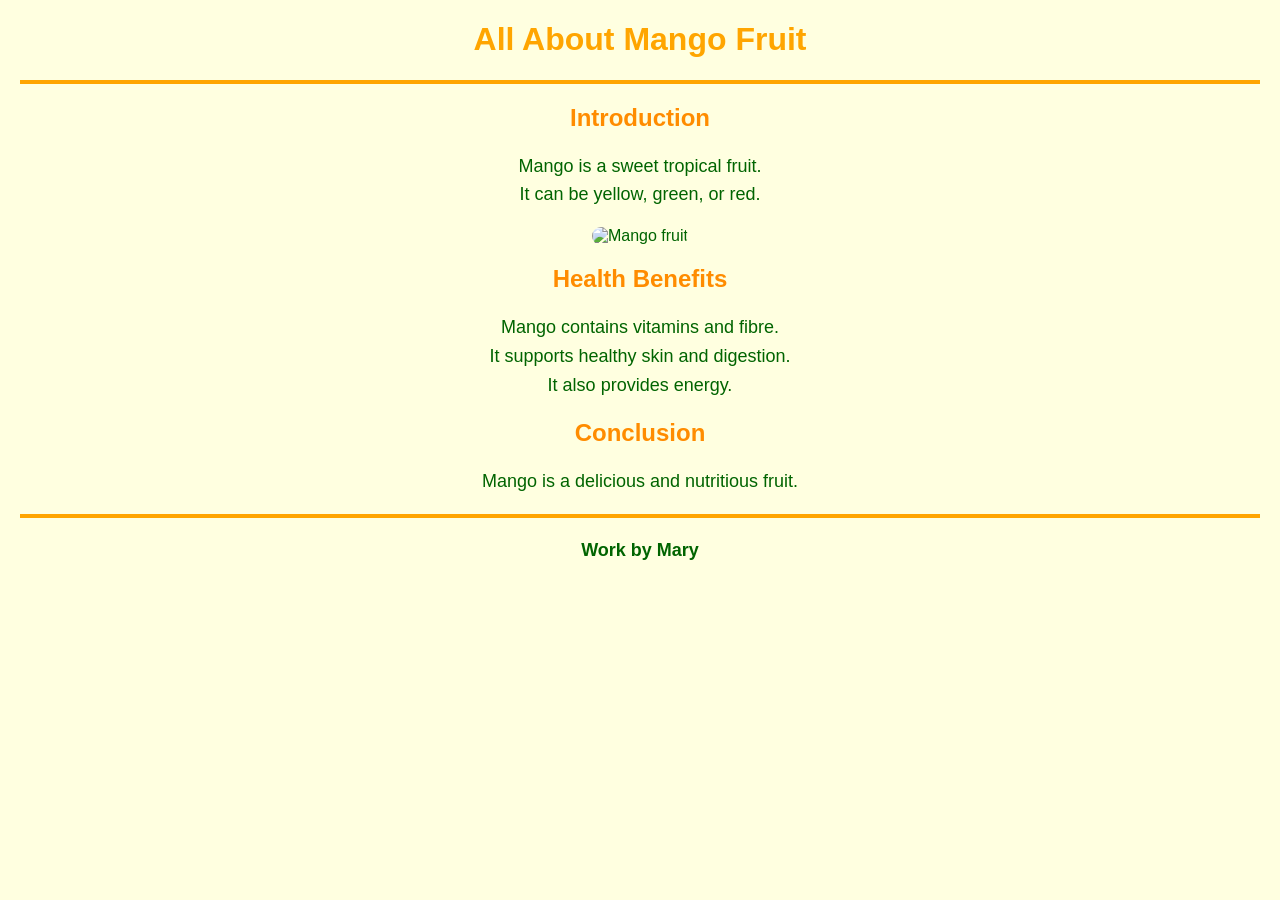
==== index.html @ acd9713d "my new project with css" ====
<!DOCTYPE html>
<html lang="en">
<head>
    <title>Mango Fruit</title>
    <link rel="stylesheet" href="style.css">
</head>
<body>

    <h1><strong>All About Mango Fruit</strong></h1>
    <hr>

    <h2><strong>Introduction</strong></h2>
    <p>
        Mango is a sweet tropical fruit.<br>
        It can be yellow, green, or red.
    </p>

    <img src="https://images.unsplash.com/photo-1553279768-865429fa0078?w=400"
         alt="Mango fruit" width="200">

    <h2><strong>Health Benefits</strong></h2>
    <p>
        Mango contains vitamins and fibre.<br>
        It supports healthy skin and digestion.<br>
        It also provides energy.
    </p>

    <h2><strong>Conclusion</strong></h2>
    <p>Mango is a delicious and nutritious fruit.</p>

    <hr>
    <p><strong>Work by Mary</strong></p>

</body>
</html>
---- style.css ----
body {
    font-family: Arial, sans-serif;
    background-color: lightyellow;
    color: darkgreen;
    text-align: center;
    margin: 20px;
}

h1 {
    color: orange;
    font-weight: bold;
}

h2 {
    color: darkorange;
    font-weight: bold;
}

p {
    font-size: 18px;
    line-height: 1.6;
}

img {
    border-radius: 10px;
    width: 200px;
}

hr {
    border: 2px solid orange;
}
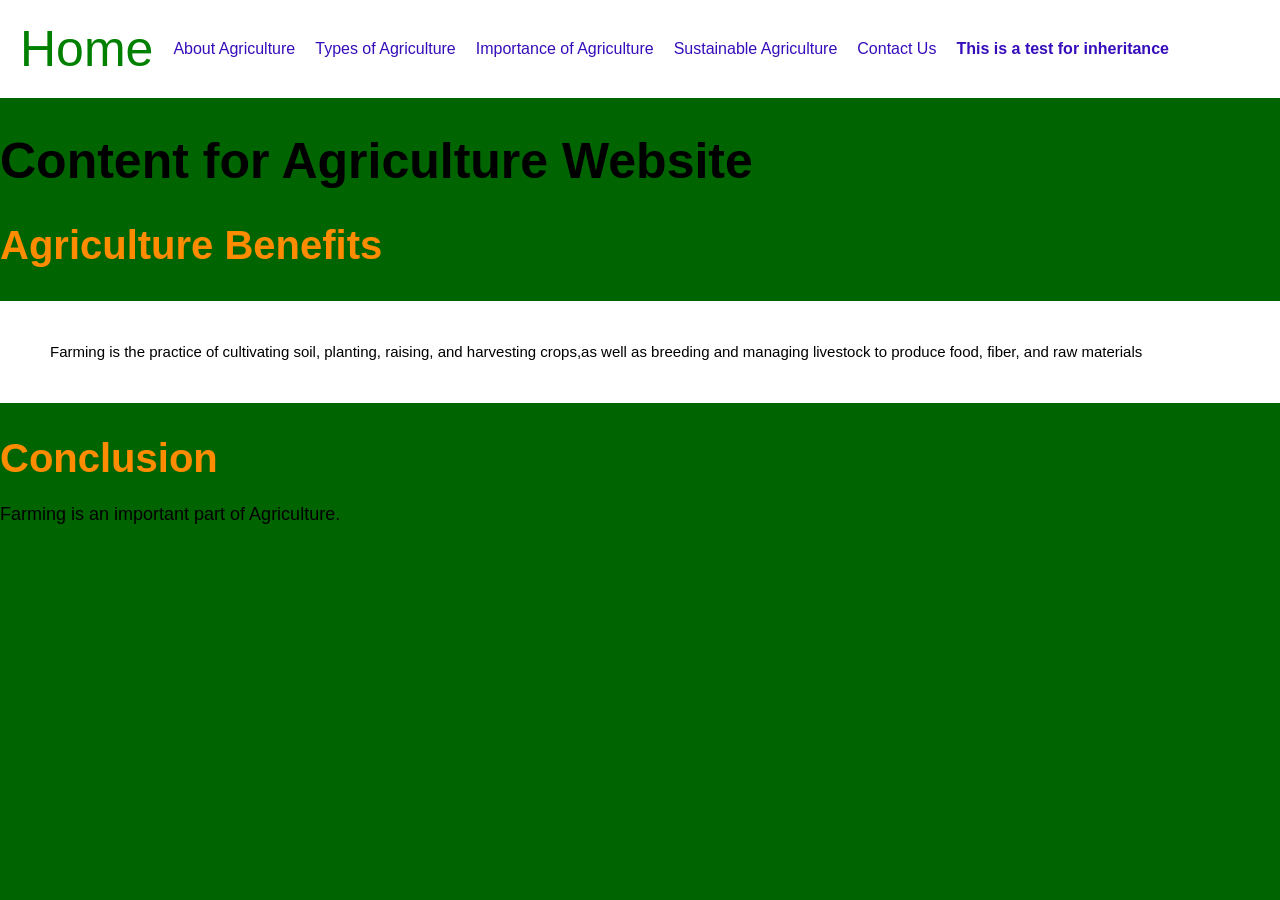
==== commit 10e7cda6: "I have done some modifications on index.html" ====
--- a/index.html
+++ b/index.html
@@ -1,35 +1,28 @@
-<!DOCTYPE html>
+<!doctype html>
 <html lang="en">
-<head>
-    <title>Mango Fruit</title>
-    <link rel="stylesheet" href="style.css">
-</head>
-<body>
-
-    <h1><strong>All About Mango Fruit</strong></h1>
-    <hr>
-
-    <h2><strong>Introduction</strong></h2>
-    <p>
-        Mango is a sweet tropical fruit.<br>
-        It can be yellow, green, or red.
-    </p>
-
-    <img src="https://images.unsplash.com/photo-1553279768-865429fa0078?w=400"
-         alt="Mango fruit" width="200">
-
-    <h2><strong>Health Benefits</strong></h2>
-    <p>
-        Mango contains vitamins and fibre.<br>
-        It supports healthy skin and digestion.<br>
-        It also provides energy.
-    </p>
+  <head>
+    <title>Green Agriculture</title>
+    <link rel="stylesheet" href="style.css" />
+  </head>
+  <body>
+    <nav class="nav-links">
+    <a class="test" href="home.html">Home</a>
+        <a href="/about.html">About Agriculture</a>
+        <a href="/types.html">Types of Agriculture</a>
+        <a href="/Importance.html">Importance of Agriculture</a>
+        <a href="/Sustainable.html">Sustainable Agriculture</a>
+        <a href="/Contact.html">Contact Us</a>
+        <h1> This is a test for inheritance</h1>
+      </nav>
+    <h1><strong>Content for Agriculture Website</strong></h1>
+  
+    <h2><strong>Agriculture Benefits</strong></h2>
+   
+    <p class="Farming">  Farming is the practice of cultivating soil, planting, raising, and harvesting crops,as well as breeding and managing livestock to produce food, fiber, and raw materials
+      </p>
 
     <h2><strong>Conclusion</strong></h2>
-    <p>Mango is a delicious and nutritious fruit.</p>
+    <p>Farming is an important part of Agriculture.</p>
 
-    <hr>
-    <p><strong>Work by Mary</strong></p>
-
-</body>
-</html>+  </body>
+</html>
--- a/style.css
+++ b/style.css
@@ -1,33 +1,55 @@
-
 body {
-    font-family: Arial, sans-serif;
-    background-color: lightyellow;
-    color: darkgreen;
-    text-align: center;
-    margin: 20px;
+  font-family: Arial;
+  background-color: darkgreen;
+  color: black;
+  text-align: start;
+  margin: 0px;
+  background-image: url("/images/agriculture.jpeg");
+  background-size: cover;
 }
 
 h1 {
-    color: orange;
-    font-weight: bold;
+  color: black;
+  font-size: 50px;
+  font-weight: bold;
 }
 
 h2 {
-    color: darkorange;
-    font-weight: bold;
+  color: darkorange;
+  font-weight: bold;
+  font-size: 40px;
 }
 
 p {
-    font-size: 18px;
-    line-height: 1.6;
+  font-size: 18px;
+  line-height: 1.6px;
 }
 
-img {
-    border-radius: 10px;
-    width: 200px;
+.nav-links{
+  display:flex;
+  font-size: 40px;
+  justify-content: space-between 0px;
+  align-items: center;
+  background-color: white;
+  color: rgb(0, 0, 0);
+  padding: 20px; 
+  margin-top: 0px;
+  gap: 20px;
+  
+  
 }
-
-hr {
-    border: 2px solid orange;
+  .nav-links h1,a{
+    color: rgb(54, 13, 186);
+    text-decoration: none;
+    font-size: 16px;
 }
-
+.Farming {
+  background-color: white;
+  padding-bottom: 50px;
+  padding: 50px;
+  font-size: 15px;
+}
+.test{
+  color: green;
+  font-size: 50px;
+}
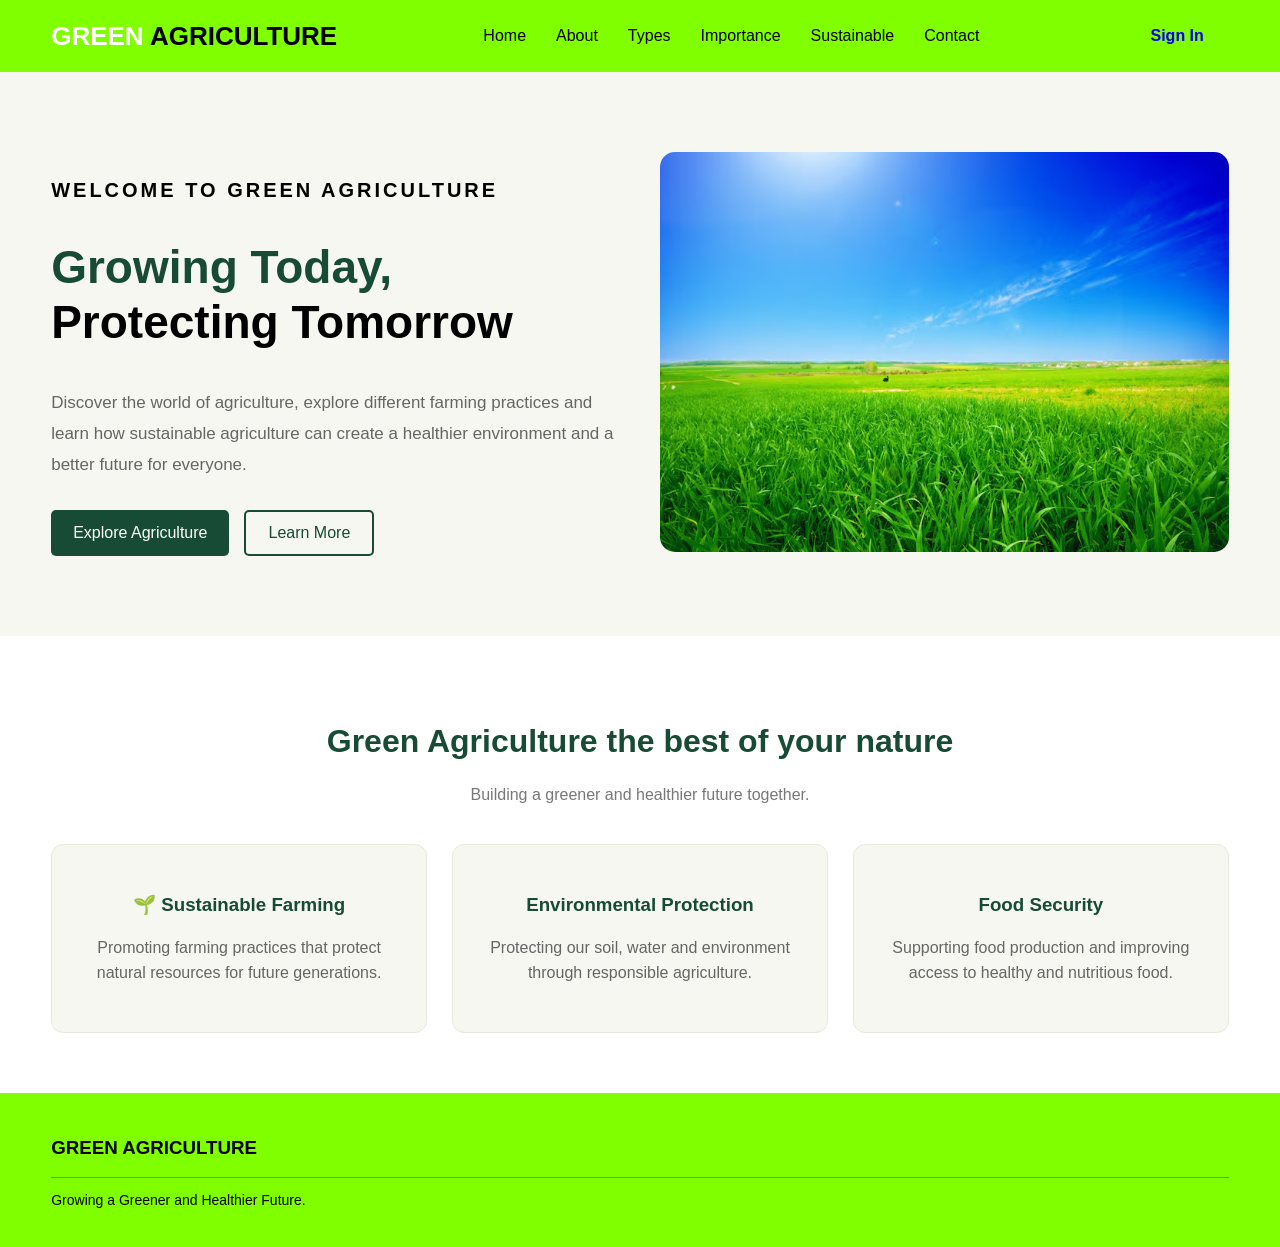
==== commit bcbd80ad: "Updating nav bars, links and colors" ====
--- a/index.html
+++ b/index.html
@@ -1,28 +1,103 @@
 <!doctype html>
 <html lang="en">
   <head>
+    <meta charset="UTF-8" />
+    <meta name="viewport" content="width=device-width, initial-scale=1.0" />
     <title>Green Agriculture</title>
     <link rel="stylesheet" href="style.css" />
   </head>
+
   <body>
-    <nav class="nav-links">
-    <a class="test" href="home.html">Home</a>
-        <a href="/about.html">About Agriculture</a>
-        <a href="/types.html">Types of Agriculture</a>
-        <a href="/Importance.html">Importance of Agriculture</a>
-        <a href="/Sustainable.html">Sustainable Agriculture</a>
-        <a href="/Contact.html">Contact Us</a>
-        <h1> This is a test for inheritance</h1>
-      </nav>
-    <h1><strong>Content for Agriculture Website</strong></h1>
-  
-    <h2><strong>Agriculture Benefits</strong></h2>
-   
-    <p class="Farming">  Farming is the practice of cultivating soil, planting, raising, and harvesting crops,as well as breeding and managing livestock to produce food, fiber, and raw materials
-      </p>
+    <!-- Navigation Bar -->
+    <nav class="navbar">
+      <h1 class="logo"><span>GREEN</span> AGRICULTURE</h1>
 
-    <h2><strong>Conclusion</strong></h2>
-    <p>Farming is an important part of Agriculture.</p>
+      <div class="nav-links">
+        <a href="home.html">Home</a>
+        <a href="about.html">About</a>
+        <a href="types.html">Types</a>
+        <a href="Importance.html">Importance</a>
+        <a href="Sustainable.html">Sustainable</a>
+        <a href="Registration/form.html">Contact</a>
+      </div>
 
+      <a href="Registration/form.html" class="signin">Sign In</a>
+    </nav>
+
+    <!-- Main Page Content -->
+    <main>
+      <!-- Welcome Section -->
+      <section class="welcome">
+        <div class="welcome-text">
+          <h4>WELCOME TO GREEN AGRICULTURE</h4>
+
+          <h1>
+            Growing Today,
+            <span>Protecting Tomorrow</span>
+          </h1>
+
+          <p>
+            Discover the world of agriculture, explore different farming
+            practices and learn how sustainable agriculture can create a
+            healthier environment and a better future for everyone.
+          </p>
+
+          <div class="welcome-buttons">
+            <a href="types.html" class="explore-btn"> Explore Agriculture </a>
+
+            <a href="about.html" class="learn-btn"> Learn More </a>
+          </div>
+        </div>
+
+        <div class="welcome-image">
+          <img
+            src="images/green-field-with-sun_1160-878.avif"
+            alt="Green agricultural field"
+          />
+        </div>
+      </section>
+
+      <!-- Green Agriculture best of your nature -->
+      <section class="features">
+        <h2>Green Agriculture the best of your nature</h2>
+
+        <p class="features-intro">
+          Building a greener and healthier future together.
+        </p>
+
+        <div class="feature-cards">
+          <div class="card">
+            <h3>🌱 Sustainable Farming</h3>
+            <p>
+              Promoting farming practices that protect natural resources for
+              future generations.
+            </p>
+          </div>
+
+          <div class="card">
+            <h3>Environmental Protection</h3>
+            <p>
+              Protecting our soil, water and environment through responsible
+              agriculture.
+            </p>
+          </div>
+
+          <div class="card">
+            <h3>Food Security</h3>
+            <p>
+              Supporting food production and improving access to healthy and
+              nutritious food.
+            </p>
+          </div>
+        </div>
+      </section>
+    </main>
+
+    <!-- Footer -->
+    <footer>
+      <h3>GREEN AGRICULTURE</h3>
+      <hr />
+      <p>Growing a Greener and Healthier Future.</p>
+    </footer>
   </body>
 </html>
--- a/style.css
+++ b/style.css
@@ -1,55 +1,228 @@
+
+/* General Page Styling */
+* {
+    box-sizing: border-box;
+}
+
 body {
-  font-family: Arial;
-  background-color: darkgreen;
-  color: black;
-  text-align: start;
-  margin: 0px;
-  background-image: url("/images/agriculture.jpeg");
-  background-size: cover;
-}
-
-h1 {
-  color: black;
-  font-size: 50px;
-  font-weight: bold;
-}
-
-h2 {
-  color: darkorange;
-  font-weight: bold;
-  font-size: 40px;
-}
-
-p {
-  font-size: 18px;
-  line-height: 1.6px;
-}
-
-.nav-links{
-  display:flex;
-  font-size: 40px;
-  justify-content: space-between 0px;
-  align-items: center;
-  background-color: white;
-  color: rgb(0, 0, 0);
-  padding: 20px; 
-  margin-top: 0px;
-  gap: 20px;
-  
-  
-}
-  .nav-links h1,a{
-    color: rgb(54, 13, 186);
+    margin: 0;
+    min-height: 100vh;
+    display: flex;
+    flex-direction: column;
+    font-family: Arial, sans-serif;
+    background-color: white;
+}
+
+/* Navigation Bar */
+.navbar {
+    background-color:chartreuse;
+    color:black;
+    display: flex;
+    align-items: center;
+    justify-content: space-between;
+    padding: 15px 4%;
+}
+
+/* Website Logo */
+.logo {
+    font-size: 26px;
+    margin: 0;
+    color:black;
+    
+}
+
+.logo span {
+    color: white;
+}
+
+/* Navigation Links */
+.nav-links {
+    display: flex;
+    gap: 30px;
+}
+
+.nav-links a {
+    color:black;
     text-decoration: none;
     font-size: 16px;
 }
-.Farming {
-  background-color: white;
-  padding-bottom: 50px;
-  padding: 50px;
-  font-size: 15px;
-}
-.test{
-  color: green;
-  font-size: 50px;
-}+
+.nav-links a:hover {
+    color: #e6bd63;
+}
+
+/* Sign In Button */
+.signin {
+    background-color:black
+    color:black;
+    text-decoration: none;
+    padding: 12px 25px;
+    border-radius: 6px;
+    font-weight: bold;
+}
+
+/* Main Content */
+main {
+    flex: 1;
+}
+
+/* Welcome Section */
+.welcome {
+    display: grid;
+    grid-template-columns: 1fr 1fr;
+    align-items: center;
+    gap: 40px;
+    padding: 80px 4%;
+    background-color: #f5f7f0;
+}
+
+.welcome-text h4 {
+    color:black;
+    letter-spacing: 3px;
+    font-size: 20px;
+}
+
+.welcome-text h1 {
+    color: #174b35;
+    font-size: 46px;
+    line-height: 1.2;
+}
+
+.welcome-text h1 span {
+    color:black;
+}
+
+.welcome-text p {
+    color: #666;
+    font-size: 17px;
+    line-height: 1.8;
+    margin-bottom: 30px;
+}
+
+/* Welcome Buttons */
+.welcome-buttons {
+    display: flex;
+    gap: 15px;
+}
+
+.explore-btn {
+    background-color: #174b35;
+    color: white;
+    text-decoration: none;
+    padding: 14px 22px;
+    border-radius: 5px;
+}
+
+.learn-btn {
+    border: 2px solid #174b35;
+    color: #174b35;
+    text-decoration: none;
+    padding: 12px 22px;
+    border-radius: 5px;
+}
+
+/* Welcome Image */
+.welcome-image img {
+    width: 100%;
+    height: 400px;
+    object-fit: cover;
+    border-radius: 15px;
+}
+
+/* Features Section */
+.features {
+    padding: 60px 4%;
+    text-align: center;
+}
+
+.features h2 {
+    color: #174b35;
+    font-size: 32px;
+}
+
+.features-intro {
+    color: #777;
+    margin-bottom: 40px;
+}
+
+.feature-cards {
+    display: grid;
+    grid-template-columns: repeat(3, 1fr);
+    gap: 25px;
+}
+
+.card {
+    background-color: #f5f7f0;
+    padding: 30px 20px;
+    border-radius: 12px;
+    border: 1px solid #e8e8dc;
+}
+
+.card h3 {
+    color: #174b35;
+}
+
+.card p {
+    color: #666;
+    line-height: 1.6;
+}
+
+/* Footer */
+footer {
+    background-color:chartreuse;
+    color:black;
+    text-align: left;
+    padding: 25px 4%;
+    margin-top: auto;
+}
+
+footer h3 {
+    color:black;
+}
+
+footer hr {
+    border: none;
+    border-top: 1px solid #789080;
+}
+
+footer p {
+    font-size: 14px;
+}
+
+.copyright {
+    text-align: center;
+    margin-top: 20px;
+}
+
+/* Responsive Design for Small Screens */
+@media (max-width: 768px) {
+
+    .navbar {
+        flex-direction: column;
+        gap: 20px;
+    }
+
+    .nav-links {
+        flex-wrap: wrap;
+        justify-content: center;
+        gap: 15px;
+    }
+
+    .welcome {
+        grid-template-columns: 1fr;
+        padding: 40px 5%;
+    }
+
+    .welcome-text h1 {
+        font-size: 34px;
+    }
+
+    .welcome-image img {
+        height: 280px;
+    }
+
+    .feature-cards {
+        grid-template-columns: 1fr;
+    }
+
+}
